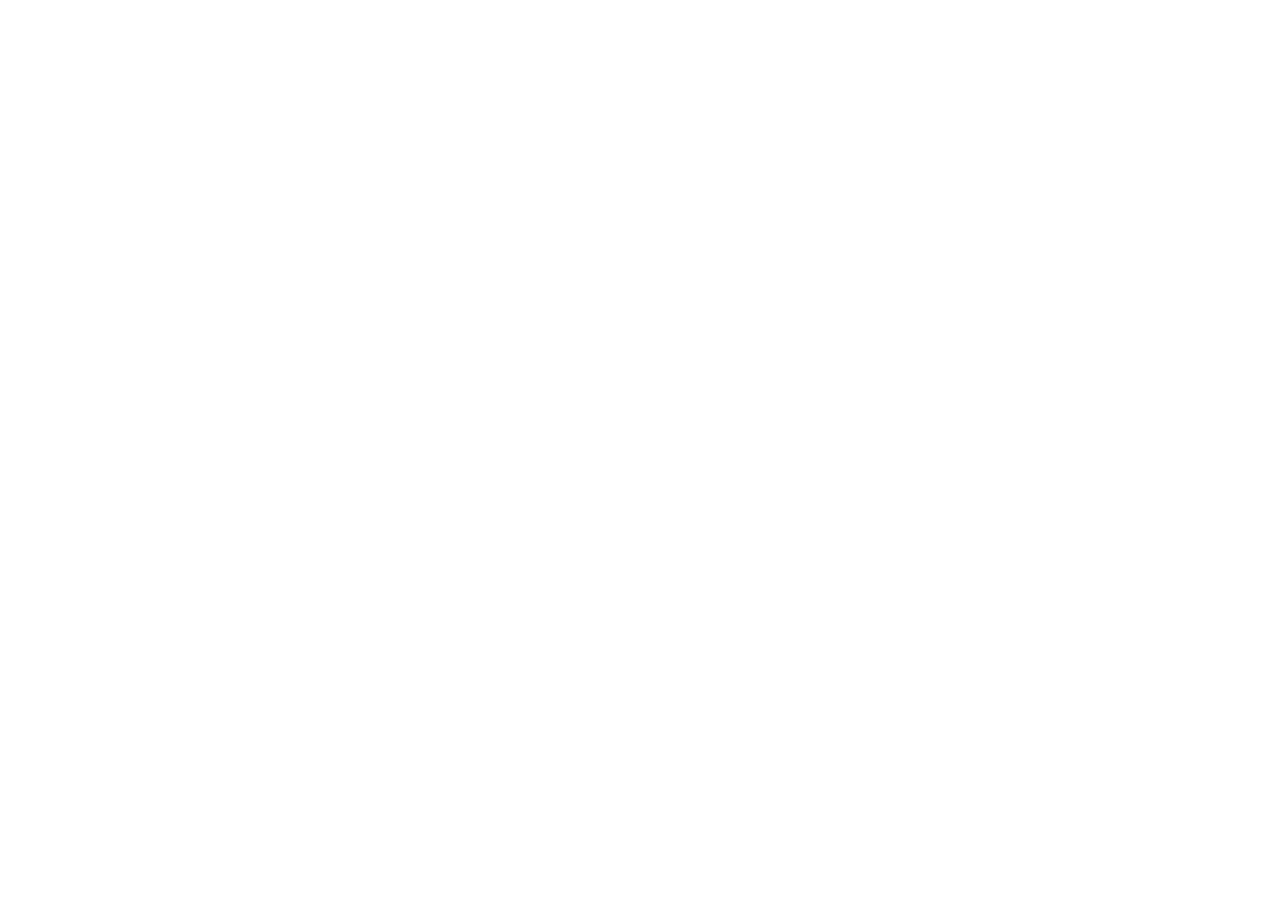
==== index.html @ 5e5a1209 "доделал" ====
<!DOCTYPE html>
<html lang="en">
<head>
    <meta charset="UTF-8">
    <meta name="viewport" content="width=device-width, initial-scale=1.0">
    <title>Document</title>
</head>
<body>
    
</body>
</html>
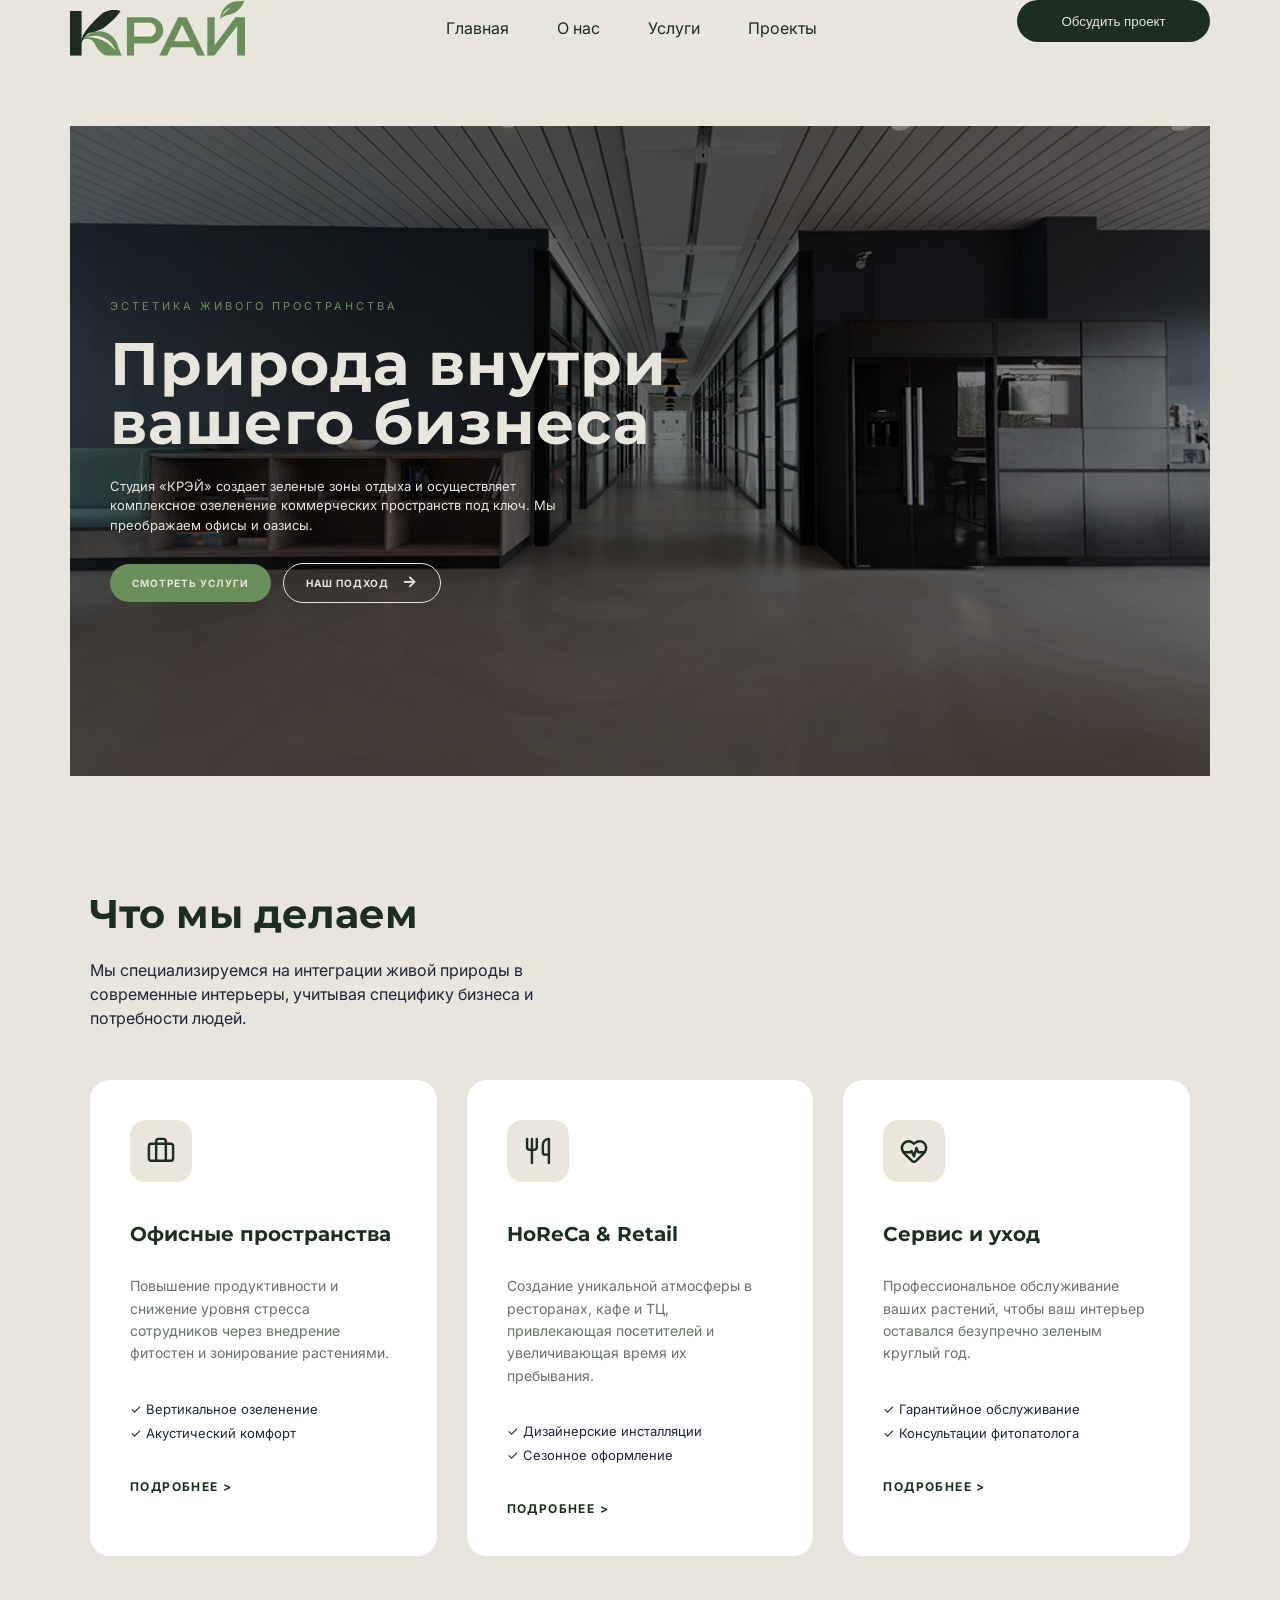
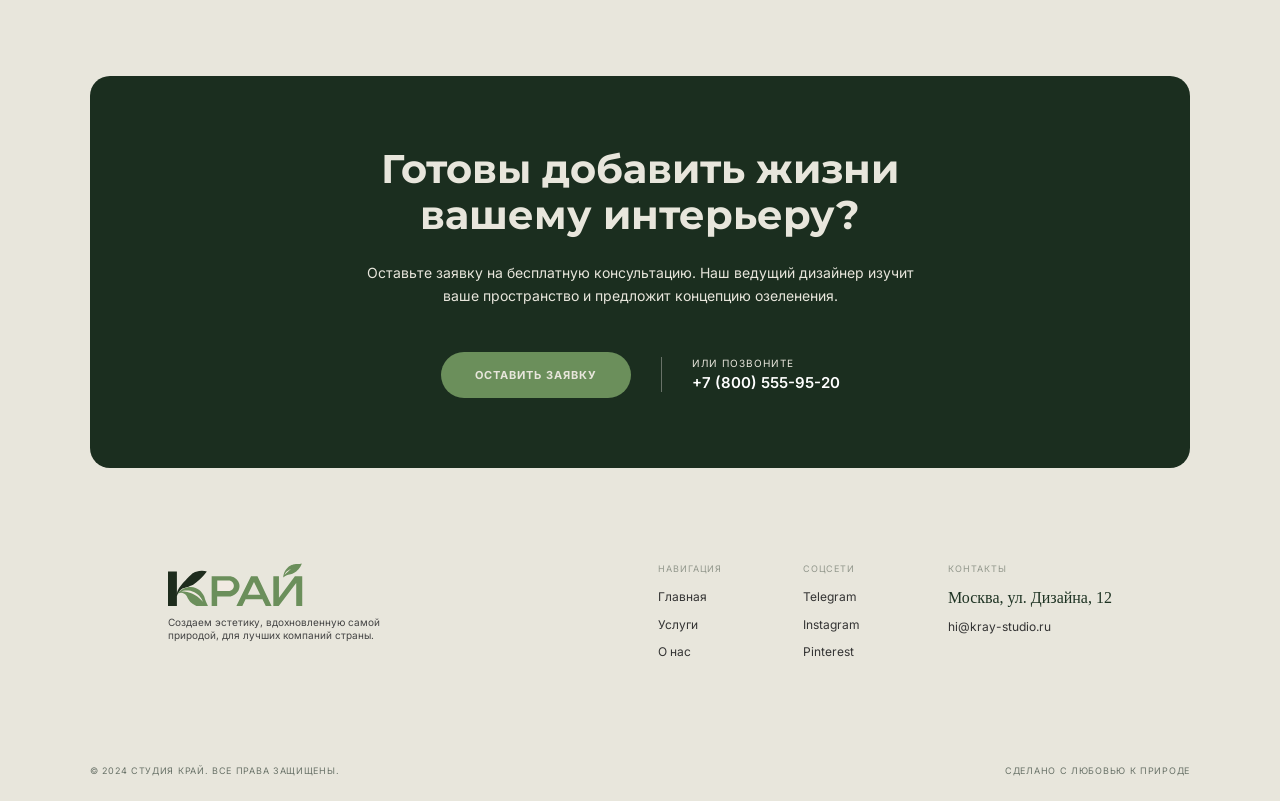
==== commit 81ada5d4: "доделал" ====
--- a/index.html
+++ b/index.html
@@ -1,11 +1,251 @@
 <!DOCTYPE html>
 <html lang="en">
+
 <head>
     <meta charset="UTF-8">
     <meta name="viewport" content="width=device-width, initial-scale=1.0">
     <title>Document</title>
+    <link rel="stylesheet" href="css/index.css">
 </head>
+
 <body>
-    
+    <header class="header">
+        <img src="svg/логотип_КРАЙ_2.svg" alt="">
+        <div class="header-center">
+            <a href="#">Главная</a>
+            <a href="about.html">О нас</a>
+            <a href="services.html">Услуги</a>
+            <a href="">Проекты</a>
+        </div>
+        <button class="header-button">
+            Обсудить проект
+        </button>
+        <button class="burger-button" id="burger-button" aria-label="Открыть меню">
+            <img class="burger-menu" src="svg/beurger-menu.svg" alt="">
+        </button>
+
+        <nav class="mobile-menu" id="mobile-menu">
+            <a href="index.html">Главная</a>
+            <a href="about.html">О нас</a>
+            <a href="services.html">Каталог</a>
+            <a href="">Проекты</a>
+        </nav>
+    </header>
+    <div class="content-wrapper">
+        <section class="hero">
+            <div class="hero-content">
+                <p class="hero-subtitle">ЭСТЕТИКА ЖИВОГО ПРОСТРАНСТВА</p>
+
+                <h1 class="hero-title">
+                    Природа внутри вашего бизнеса
+                </h1>
+
+                <p class="hero-description">
+                    Студия «КРЭЙ» создает зеленые зоны отдыха и осуществляет комплексное озеленение коммерческих пространств под ключ. Мы преображаем офисы и оазисы.
+                </p>
+
+                <div class="hero-buttons">
+                    <a href="services.html" class="hero-button hero-button-primary">
+                        Смотреть услуги
+                    </a>
+
+                    <a href="about.html" class="hero-button hero-button-secondary">
+                        Наш подход
+                        <span class="hero-arrow">→</span>
+                    </a>
+                </div>
+            </div>
+        </section>
+
+        <section class="services">
+            <div class="services-container">
+                <h2 class="services-title">Что мы делаем</h2>
+                <p class="services-subtitle">Мы специализируемся на интеграции живой природы в современные интерьеры, учитывая специфику бизнеса и потребности людей.</p>
+
+                <div class="services-grid">
+
+                    <div class="service-card">
+                        <img class="service-icon" src="svg/case.svg" alt="">
+                        <h3 class="service-name">Офисные пространства</h3>
+                        <p class="service-description">Повышение продуктивности и снижение уровня стресса сотрудников через внедрение фитостен и зонирование растениями.</p>
+                        <ul class="service-list">
+                            <li>✓  Вертикальное озеленение</li>
+                            <li>✓  Акустический комфорт</li>
+                        </ul>
+                        <a href="#" class="service-link">ПОДРОБНЕЕ ></a>
+                    </div>
+
+
+                    <div class="service-card">
+                        <img class="service-icon" src="svg/fork.svg" alt="">
+                        <h3 class="service-name">HoReCa & Retail</h3>
+                        <p class="service-description">Создание уникальной атмосферы в ресторанах, кафе и ТЦ, привлекающая посетителей и увеличивающая время их пребывания.</p>
+                        <ul class="service-list">
+                            <li>✓  Дизайнерские инсталляции</li>
+                            <li>✓  Сезонное оформление</li>
+                        </ul>
+                        <a href="#" class="service-link">ПОДРОБНЕЕ ></a>
+                    </div>
+
+
+                    <div class="service-card">
+                        <img class="service-icon" src="svg/heart.svg" alt="">
+                        <h3 class="service-name">Сервис и уход</h3>
+                        <p class="service-description">Профессиональное обслуживание ваших растений, чтобы ваш интерьер оставался безупречно зеленым круглый год.</p>
+                        <ul class="service-list">
+                            <li>✓  Гарантийное обслуживание</li>
+                            <li>✓  Консультации фитопатолога</li>
+                        </ul>
+                        <a href="#" class="service-link">ПОДРОБНЕЕ ></a>
+                    </div>
+                </div>
+            </div>
+        </section>
+        <section class="cta">
+  <div class="cta-container">
+    <h2 class="cta-title">
+      Готовы добавить жизни вашему интерьеру?
+    </h2>
+
+    <p class="cta-description">
+      Оставьте заявку на бесплатную консультацию. Наш ведущий дизайнер изучит ваше пространство и предложит концепцию озеленения.
+    </p>
+
+    <div class="cta-row">
+      <a href="#" class="cta-button">Оставить заявку</a>
+
+      <div class="cta-contacts">
+        <span class="cta-contacts-label">или позвоните</span>
+        <a href="" class="cta-phone">+7 (800) 555-95-20</a>
+      </div>
+    </div>
+  </div>
+</section>
+    </div>
+    <footer class="site-footer">
+        <div class="footer-inner">
+
+            <div class="footer-brand">
+                <img class="footer-logo" src="svg/логотип_КРАЙ_2.svg" alt="">
+                <p>
+                    Создаем эстетику, вдохновленную самой природой, для лучших компаний страны.
+                </p>
+            </div>
+
+            <div class="footer-column">
+                <p class="footer-heading">НАВИГАЦИЯ</p>
+                <a href="index.html">Главная</a>
+                <a href="services.html">Услуги</a>
+                <a href="about.html">О нас</a>
+            </div>
+
+            <div class="footer-column">
+                <p class="footer-heading">СОЦСЕТИ</p>
+                <a href="#">Telegram</a>
+                <a href="#">Instagram</a>
+                <a href="#">Pinterest</a>
+            </div>
+
+            <div class="footer-column">
+                <p class="footer-heading">КОНТАКТЫ</p>
+                <span>Москва, ул. Дизайна, 12</span>
+                <a href="mailto:hi@kray-studio.ru">hi@kray-studio.ru</a>
+            </div>
+
+            <div class="footer-bottom">
+                <p>© 2024 Студия КРАЙ. Все права защищены.</p>
+                <p>Сделано с любовью к природе</p>
+            </div>
+        </div>
+    </footer>
+<div id="modal-request" class="modal-overlay">
+  <div class="modal-window">
+    <button type="button" class="modal-close" id="modal-close" aria-label="Закрыть">
+      <img src="svg/Vector_(7).svg" alt="">
+    </button>
+
+    <h2 class="modal-heading">Оставить заявку</h2>
+    <p class="modal-subheading">
+      Расскажите немного о задаче — мы свяжемся с вами и обсудим детали проекта
+    </p>
+
+    <form class="modal-form" >
+      <div class="form-group">
+        <label class="form-label" >Ваше имя</label>
+        <input 
+          class="form-input" 
+          placeholder="Как к вам обращаться" 
+        >
+      </div>
+      <div class="form-group">
+        <label class="form-label" for="client-phone">Номер телефона</label>
+        <input 
+          class="form-input" 
+          placeholder="+7 (___) ___-__-__" 
+        >
+      </div>
+      <div class="form-group">
+        <label class="form-label" for="client-company">Название компании</label>
+        <input 
+          class="form-input" 
+          placeholder="Введите название компании"
+        >
+      </div>
+      <div class="form-group">
+        <label class="form-label" for="client-service">Что вас интересует?</label>
+        <div class="select-wrapper">
+          <select class="form-input form-select" id="client-service" required>
+            <option value="" disabled selected hidden>Выпадающий список</option>
+            <option value="office">Офисное озеленение</option>
+            <option value="horeca">HoReCa & Retail</option>
+            <option value="home">Частные интерьеры</option>
+            <option value="service">Сервис и уход</option>
+          </select>
+        </div>
+      </div>
+
+      <div class="form-bottom">
+        <button type="submit" class="form-submit-button">
+          Отправить заявку
+        </button>
+        <p class="form-privacy">
+          Нажимая на кнопку, вы соглашаетесь на обработку персональных данных
+        </p>
+      </div>
+    </form>
+  </div>
+</div>
+    <script>
+  const headerButtons = document.querySelectorAll('.header-button');
+  const requestModal = document.getElementById('modal-request');
+  const closeButton = document.getElementById('modal-close');
+  headerButtons.forEach(btn => {
+    btn.addEventListener('click', (e) => {
+      e.preventDefault();
+      requestModal.classList.add('is-active');
+      document.body.style.overflow = 'hidden'; 
+    });
+  });
+  function closeModal() {
+    requestModal.classList.remove('is-active');
+    document.body.style.overflow = '';
+  }
+  closeButton.addEventListener('click', closeModal);
+
+
+
+
+  const burger = document.querySelector('#burger-button');
+  const menu = document.querySelector('#mobile-menu');
+
+  burger.addEventListener('click', () => {
+    menu.classList.toggle('is-open');
+  });
+
+  menu.querySelectorAll('a').forEach(link => {
+    link.addEventListener('click', () => menu.classList.remove('is-open'));
+  });
+</script>
 </body>
+
 </html>
--- a/css/index.css
+++ b/css/index.css
@@ -0,0 +1,1028 @@
+@import url('./virables.css');
+@import url('https://fonts.googleapis.com/css2?family=Montserrat:wght@400;700&display=swap');
+@import url('https://fonts.googleapis.com/css2?family=Inter:wght@400;700&display=swap');
+
+body {
+    background-color: var(--bg-color);
+    padding: 0px var(--spacing-18);
+    margin: 0;
+}
+
+.header {
+    font-family: 'Inter', sans-serif;
+    display: flex;
+    justify-content: space-between;
+    padding-bottom: var(--spacing-18);
+    max-width: 1920px;
+        margin: 0 auto;
+
+}
+
+.header-center a:hover {
+    color: var(--accent-color);
+}
+
+.burger-menu {
+    display: none;
+}
+
+.header-center a {
+    color: var(--basis-color);
+
+}
+
+@media (max-width: 420px) {
+    body {
+        padding: 0 var(--spacing-10);
+    }
+
+    .header-center a {
+        display: none;
+    }
+
+    .header-button {
+        display: none;
+    }
+
+    .burger-menu {
+        display: block;
+    }
+}
+
+.header-button:hover {
+    background-color: var(--accent-color);
+    cursor: pointer;
+}
+
+.header-center {
+    display: flex;
+    align-items: center;
+    justify-content: space-between;
+    gap: 48px;
+}
+
+.header-button {
+    width: 193px;
+    height: 42px;
+    border-radius: var(--radius-full);
+    background-color: var(--basis-color);
+    color: var(--bg-color);
+    border: 0;
+    transition:
+        background-color 0.25s ease,
+        color 0.25s ease,
+        transform 0.25s ease;
+}
+
+.header-button:hover {
+    transform: translateY(-2px);
+}
+
+.content-wrapper {
+    max-width: 1920px;
+    margin: 0 auto;
+}
+
+h1 {
+    font-size: 80px;
+    color: var(--basis-color);
+    margin-bottom: 20px;
+    font-family: 'Montserrat', sans-serif;
+}
+
+h2 {
+    font-size: 32px;
+    margin-bottom: 20px;
+    font-family: 'Montserrat', sans-serif;
+}
+
+* {
+    box-sizing: border-box;
+}
+
+img {
+    display: block;
+    max-width: 100%;
+}
+
+h3 {
+    font-size: 20px;
+    font-family: 'Montserrat', sans-serif;
+}
+
+a {
+    text-decoration: none;
+}
+
+p {
+    font-family: 'Inter', sans-serif;
+}
+
+
+
+
+.hero {
+    position: relative;
+    min-height: 650px;
+    display: flex;
+    align-items: center;
+    overflow: hidden;
+    background-image: url("../img/bg-home.png");
+    background-position: center;
+    background-size: cover;
+    background-repeat: no-repeat;
+}
+
+
+
+.hero-content {
+    position: relative;
+    z-index: 1;
+    width: 100%;
+    max-width: 1920px;
+    margin: 0 auto;
+    padding: 80px 40px;
+
+}
+
+.hero-subtitle {
+    margin: 0 0 22px;
+    color: var(--accent-color);
+    font-size: 11px;
+    letter-spacing: 3px;
+    text-transform: uppercase;
+}
+
+.hero-title {
+    max-width: 650px;
+    margin: 0 0 24px;
+    font-size: 60px;
+    font-weight: 700;
+    line-height: 0.98;
+    letter-spacing: 1px;
+    color: var(--bg-color);
+}
+
+.hero-description {
+    max-width: 470px;
+    margin: 0 0 28px;
+    color: var(--bg-color);
+    font-size: 13px;
+    line-height: 1.5;
+    font-family: 'Inter', sans-serif;
+}
+
+.hero-buttons {
+    display: flex;
+    align-items: center;
+    gap: 12px;
+    font-family: 'Inter', sans-serif;
+}
+
+.hero-button {
+    min-width: 145px;
+    padding: 13px 22px;
+    border-radius: 30px;
+    font-size: 10px;
+    font-weight: 700;
+    letter-spacing: 1px;
+    text-align: center;
+    text-decoration: none;
+    text-transform: uppercase;
+    transition:
+        background-color 0.25s ease,
+        color 0.25s ease,
+        transform 0.25s ease;
+}
+
+.hero-button:hover {
+    transform: translateY(-2px);
+}
+
+.hero-button-primary {
+    color: var(--bg-color);
+    background-color: var(--accent-color);
+}
+
+.hero-button-primary:hover {
+    background-color: var(--accent-color);
+}
+
+.hero-button-secondary {
+    color: var(--bg-color);
+    border: 1px solid var(--bg-color);
+    background-color: transparent;
+}
+
+.hero-button-secondary:hover {
+    background-color: var(--accent-color);
+}
+
+.hero-arrow {
+    margin-left: 10px;
+    font-size: 16px;
+    line-height: 0;
+}
+
+@media (max-width: 402px) {
+    .hero {
+        min-height: 400px;
+        padding: 40 20px 0px 20px;
+        align-items: flex-start;
+
+    }
+
+
+
+    .hero-content {
+        padding: 80px 20px;
+    }
+
+    .hero-subtitle {
+        margin-bottom: 26px;
+        font-size: 9px;
+        letter-spacing: 2px;
+    }
+
+    .hero-title {
+        margin: 0 0 12px;
+        font-size: 28px;
+        line-height: 1.05;
+        letter-spacing: -1px;
+    }
+
+    .hero-description {
+        display: none;
+    }
+
+    .hero-buttons {
+        display: flex;
+        flex-direction: column;
+        gap: 24px;
+
+    }
+
+    .hero-button {
+        width: 100%;
+        max-width: 200px;
+        padding: 16px 22px;
+        font-size: 10px;
+    }
+
+    .hero-button-secondary {
+        padding-top: 15px;
+        padding-bottom: 15px;
+    }
+}
+
+
+
+
+.services {
+    padding: 80px 20px;
+    color: #1e2538;
+}
+
+.services-container {
+    max-width: 1920px;
+    margin: 0 auto;
+}
+
+.services-title {
+    font-size: 40px;
+    margin-bottom: 20px;
+    color: var(--basis-color);
+}
+
+.services-subtitle {
+    max-width: 500px;
+    margin-bottom: 50px;
+    line-height: 1.5;
+    font-family: 'Inter', sans-serif;
+}
+
+.services-grid {
+    display: grid;
+    grid-template-columns: repeat(3, 1fr);
+    gap: 30px;
+}
+
+.service-card {
+    background: var(--white-color);
+    padding: 40px;
+    border-radius: 20px;
+    display: flex;
+    flex-direction: column;
+    
+}
+
+.service-icon {
+    width: 62px;
+    height: 62px;
+    margin-bottom: 20px;
+}
+
+.service-name {
+    font-size: 20px;
+    color: var(--basis-color);
+    margin-bottom: 15px;
+}
+
+.service-description {
+    font-size: 14px;
+    line-height: 1.6;
+    margin-bottom: 20px;
+    color: var(--text-color);
+    font-family: 'Inter', sans-serif;
+}
+
+.service-list {
+    list-style: none;
+    padding: 0;
+    margin-bottom: 30px;
+
+}
+
+.service-list li {
+    font-size: 13px;
+    margin-bottom: 8px;
+    font-family: 'Inter', sans-serif;
+    position: relative;
+
+}
+
+
+
+.service-link {
+    font-size: 12px;
+    font-weight: bold;
+    text-decoration: none;
+    color: var(--basis-color);
+    font-family: 'Inter', sans-serif;
+    letter-spacing: 1.4px;
+}
+
+
+@media (max-width: 992px) {
+    .services-grid {
+        grid-template-columns: repeat(2, 1fr);
+    }
+}
+
+
+@media (max-width: 402px) {
+    .services-title {
+        font-size: 32px;
+    }
+
+    .services-grid {
+        grid-template-columns: 1fr;
+    }
+
+    .service-card {
+        padding: 25px;
+    }
+}
+
+
+.cta {
+    padding: 40px 20px;
+
+}
+
+.cta-container {
+    max-width: 1920px;
+    margin: 0 auto;
+    padding: 70px 60px;
+    border-radius: 20px;
+    background-color: var(--basis-color);
+    color: var(--bg-color);
+    text-align: center;
+}
+
+.cta-title {
+    max-width: 700px;
+    margin: 0 auto 24px;
+    font-size: 40px;
+    font-weight: 700;
+    line-height: 1.15;
+}
+
+.cta-description {
+    max-width: 560px;
+    margin: 0 auto 45px;
+    font-size: 14px;
+    line-height: 1.6;
+    color: var(--bg-color);
+    font-family: 'Inter', sans-serif;
+}
+
+.cta-row {
+    display: flex;
+    align-items: center;
+    justify-content: center;
+    gap: 30px;
+}
+
+.cta-button {
+    padding: 16px 34px;
+    border-radius: 30px;
+    background-color: var(--accent-color);
+    color: var(--bg-color);
+    font-size: 11px;
+    font-family: 'Inter', sans-serif;
+    font-weight: 700;
+    letter-spacing: 1px;
+    text-transform: uppercase;
+    text-decoration: none;
+    transition: background-color 0.25s ease, transform 0.25s ease;
+}
+
+.cta-button:hover {
+    transform: translateY(-2px);
+}
+
+.cta-contacts {
+    display: flex;
+    flex-direction: column;
+    align-items: flex-start;
+    padding-left: 30px;
+    border-left: 1px solid var(--text-color);
+}
+
+.cta-contacts-label {
+    margin-bottom: 4px;
+    font-family: 'Inter', sans-serif;
+    font-size: 10px;
+    letter-spacing: 1px;
+    text-transform: uppercase;
+    color: rgba(255, 255, 255, 0.6);
+    color: var(--bg-color);
+}
+
+.cta-phone {
+    font-size: 15px;
+    color: var(--bg-color);
+    font-weight: 600;
+    font-family: 'Inter', sans-serif;
+    color: #ffffff;
+    text-decoration: none;
+    transition: color 0.25s ease;
+}
+
+.cta-phone:hover {
+    color: #739b65;
+}
+
+
+@media (max-width: 992px) {
+    .cta-container {
+        padding: 60px 40px;
+    }
+
+    .cta-title {
+        font-size: 32px;
+    }
+}
+
+
+@media (max-width: 500px) {
+    .cta-container {
+        padding: 50px 25px;
+        border-radius: 16px;
+    }
+
+    .cta-title {
+        font-size: 26px;
+    }
+
+    .cta-description {
+        margin-bottom: 35px;
+        font-size: 13px;
+    }
+
+    .cta-row {
+        flex-direction: column;
+        gap: 25px;
+    }
+
+    .cta-contacts {
+        padding-left: 0;
+        border-left: none;
+        align-items: center;
+    }
+
+    .cta-button {
+        width: 100%;
+        max-width: 280px;
+    }
+}
+
+
+
+
+
+
+
+
+
+.modal-overlay {
+  display: none; 
+  position: fixed;
+  top: 0; left: 0;
+  width: 100%; height: 100%;
+  background: rgba(0, 0, 0, 0.6);
+  z-index: 10000;
+  justify-content: center;
+  align-items: center;
+  opacity: 0;
+  transition: opacity 0.3s ease;
+}
+
+.modal-overlay.active {
+  display: flex;
+  opacity: 1;
+}
+
+.modal-content {
+  background: var(--bg-color);
+  padding: 40px;
+  border-radius: 20px;
+  max-width: 400px;
+  width: 90%;
+  position: relative;
+  text-align: center;
+}
+
+.close-btn {
+  position: absolute; top: 15px; right: 20px;
+  background: none; border: none; font-size: 30px; cursor: pointer;
+}
+
+
+
+
+
+
+
+
+
+
+
+
+.modal-overlay {
+  position: fixed;
+  background-color: rgba(0, 0, 0, 0.45);
+  font-family: 'Montserrat', sans-serif;
+  display: flex;
+  align-items: center;
+  justify-content: center;
+  padding: 20px;
+  opacity: 0;
+  visibility: hidden;
+  transition: opacity 0.25s ease, visibility 0.25s ease;
+}
+
+.modal-overlay.is-active {
+  opacity: 1;
+  visibility: visible;
+}
+
+
+.modal-window {
+  position: relative;
+  width: 100%;
+  max-width: 580px;
+  background-color: var(--bg-color); 
+  border-radius: 12px;
+  padding: 44px 50px 36px;
+  box-shadow: 0 20px 45px rgba(0, 0, 0, 0.15);
+  transform: translateY(15px);
+  transition: transform 0.25s ease;
+  max-height: 94vh;
+  overflow-y: auto;
+}
+
+
+
+
+.modal-close {
+  position: absolute;
+  top: 24px;
+  right: 28px;
+  background: none;
+  border: none;
+  cursor: pointer;
+  padding: 4px;
+  color: #1e2538;
+  display: flex;
+  align-items: center;
+  justify-content: center;
+
+}
+
+.modal-heading {
+  margin: 0 0 14px;
+  font-size: 26px;
+  font-weight: 700;
+  color: var(--basis-color);
+  text-align: center;
+
+}
+
+.modal-subheading {
+  margin: 0 auto 34px;
+  max-width: 410px;
+  font-size: 13px;
+  line-height: 1.45;
+  color: var(--text-color);
+  text-align: center;
+}
+
+.modal-form {
+  display: flex;
+  flex-direction: column;
+  gap: 20px;
+}
+
+.form-group {
+  display: flex;
+  flex-direction: column;
+  align-items: flex-start;
+  width: 100%;
+}
+
+.form-label {
+  font-size: 12.5px;
+  color: var(--text-color);
+  margin-bottom: 8px;
+  font-weight: 500;
+}
+
+.form-input {
+  width: 100%;
+  height: 48px;
+  padding: 0 18px;
+  background-color: transparent;
+  border: 1px solid var(--black-color);
+  border-radius: 9px;
+  font-size: 14px;
+  color: #1e2538;
+  outline: none;
+  transition: border-color 0.2s ease, background-color 0.2s ease;
+}
+
+
+
+
+
+.select-wrapper {
+  position: relative;
+  width: 100%;
+}
+
+.form-select {
+  appearance: none;
+  cursor: pointer;
+  padding-right: 40px;
+}
+
+
+
+
+.form-bottom {
+  display: flex;
+  flex-direction: column;
+  align-items: center;
+  margin-top: 10px;
+}
+
+.form-submit-button {
+  background-color: var(--basis-color); 
+  color: #ffffff;
+  border: none;
+  border-radius: 9px;
+  padding: 14px 44px;
+  font-size: 14px;
+  font-weight: 600;
+  cursor: pointer;
+  transition: background-color 0.2s ease, transform 0.15s ease;
+}
+
+.form-submit-button:hover {
+  background-color: var(--basis-color);
+  transform: translateY(-1px);
+}
+
+.form-submit-button:active {
+  transform: translateY(0);
+}
+
+.form-privacy {
+  margin: 16px 0 0;
+  font-size: 10.5px;
+  color: var(--additional-color);
+  text-align: center;
+}
+
+@media (max-width: 768px) {
+  .modal-window {
+    max-width: 500px;
+    padding: 36px 36px 28px;
+  }
+
+  .modal-heading {
+    font-size: 23px;
+  }
+
+  .modal-subheading {
+    margin-bottom: 26px;
+    font-size: 12.5px;
+  }
+
+  .form-input {
+    height: 44px;
+    font-size: 13.5px;
+  }
+}
+
+@media (max-width: 480px) {
+  .modal-overlay {
+    padding: 12px;
+  }
+
+  .modal-window {
+    padding: 30px 20px 24px;
+    border-radius: 10px;
+  }
+
+  .modal-close {
+    top: 16px;
+    right: 16px;
+  }
+
+  .modal-heading {
+    font-size: 20px;
+  }
+
+  .modal-subheading {
+    font-size: 12px;
+    margin-bottom: 20px;
+  }
+  l-form {
+    gap: 15px;
+  }
+
+  .form-label {
+    font-size: 12px;
+    margin-bottom: 6px;
+  }
+
+  .form-input {
+    height: 42px;
+    padding: 0 14px;
+    font-size: 13px;
+  }
+
+  .form-submit-button {
+    width: 100%;
+    padding: 13px 20px;
+  }
+
+  .form-privacy {
+    font-size: 10px;
+    line-height: 1.35;
+  }
+}
+
+
+
+
+
+
+
+
+
+
+
+
+
+.site-footer {
+    color: var(--basis-color);
+    width: 100%;
+    color: var(--color-dark, #1e3323);
+    padding: 55px 20px 25px;
+}
+
+.footer-inner {
+    max-width: 1920px;
+    min-height: 190px;
+    margin: 0 auto;
+
+    display: flex;
+    flex-wrap: wrap;
+    align-items: flex-start;
+    gap: 70px;
+    justify-content: center;
+    position: relative;
+}
+
+.footer-brand {
+    width: 420px;
+}
+
+.footer-logo {
+    max-width: 135px;
+    max-height: 43px;
+    margin-bottom: 5px;
+    font-weight: bold;
+    text-decoration: none;
+}
+
+.footer-brand p {
+    max-width: 250px;
+    font-size: 10px;
+    line-height: 1.35;
+    color: #444;
+}
+
+.footer-column {
+    display: flex;
+    flex-direction: column;
+    gap: 12px;
+    min-width: 75px;
+}
+
+.footer-column a {
+    font-size: 12px;
+    font-family: 'Inter', sans-serif;
+}
+
+.footer-heading {
+    margin: 0 0 3px;
+    color: #92978c;
+    font-size: 9px;
+    letter-spacing: 1px;
+}
+
+.footer-column a,
+.footer-column p:not(.footer-heading) {
+    margin: 0;
+    color: #333;
+    font-size: 12px;
+    line-height: 1.3;
+    text-decoration: none;
+}
+
+.footer-column a:hover {
+    color: var(--accent-color);
+}
+
+.footer-bottom {
+    width: 100%;
+    margin-top: auto;
+    padding-top: 35px;
+
+    display: flex;
+    justify-content: space-between;
+    gap: 20px;
+
+    color: var(--text-color);
+    font-size: 9px;
+    text-transform: uppercase;
+    letter-spacing: 0.7px;
+}
+
+.footer-bottom p {
+    margin: 0;
+}
+
+
+
+@media (max-width: 1024px) {
+    .footer-inner {
+        gap: 40px;
+    }
+
+    .footer-brand {
+        width: 330px;
+    }
+}
+
+
+
+@media (max-width: 402px) {
+    .site-footer {
+        padding: 40px 16px 30px;
+    }
+
+    .footer-inner {
+        flex-direction: column;
+        align-items: flex-start;
+        gap: 0;
+    }
+
+    .footer-brand {
+        width: 100%;
+        margin-bottom: 28px;
+    }
+
+    .footer-logo {
+        max-width: 100px;
+        max-height: 30px;
+    }
+
+    .footer-brand p {
+        max-width: 100%;
+        font-size: 11px;
+        line-height: 1.45;
+        color: #4a4f45;
+    }
+
+    .footer-column {
+        width: 100%;
+        margin-bottom: 26px;
+        gap: 10px;
+    }
+
+    .footer-heading {
+        font-size: 9.5px;
+        letter-spacing: 1.2px;
+        margin-bottom: 6px;
+        color: #92978c;
+    }
+
+    .footer-column a,
+    .footer-column p:not(.footer-heading) {
+        font-size: 12px;
+        line-height: 1.4;
+        color: #2b3127;
+    }
+
+    .footer-bottom {
+        width: 100%;
+        margin-top: 15px;
+        padding-top: 25px;
+        flex-direction: column;
+        align-items: center;
+        text-align: center;
+    }
+
+    .footer-bottom p {
+        font-size: 7px;
+        letter-spacing: 0.8px;
+        color: #60665a;
+    }
+}
+
+
+
+
+
+.burger-button,
+.mobile-menu {
+  display: none;
+}
+
+/* Бургер и меню появляются при ширине 402 px и меньше */
+@media (max-width: 402px) {
+  .burger-button {
+    display: block;
+    border: 0;
+    padding: 8px;
+    background: none;
+    cursor: pointer;
+  }
+
+  .burger-menu {
+    display: block;
+    width: 28px;
+    height: 28px;
+  }
+
+  .mobile-menu.is-open {
+    position: absolute;
+    top: 100%;
+    right: 0;
+    z-index: 10;
+    display: flex;
+    flex-direction: column;
+    gap: 18px;
+    width: min(260px, 100vw);
+    padding: 24px;
+    background: var(--basis-color);
+    border-radius: 0 0 12px 12px;
+  }
+
+  .mobile-menu a {
+    color: var(--white-color);
+    font-size: 18px;
+    text-decoration: none;
+  }
+}
+
+
+
+header {
+  position: relative;
+}
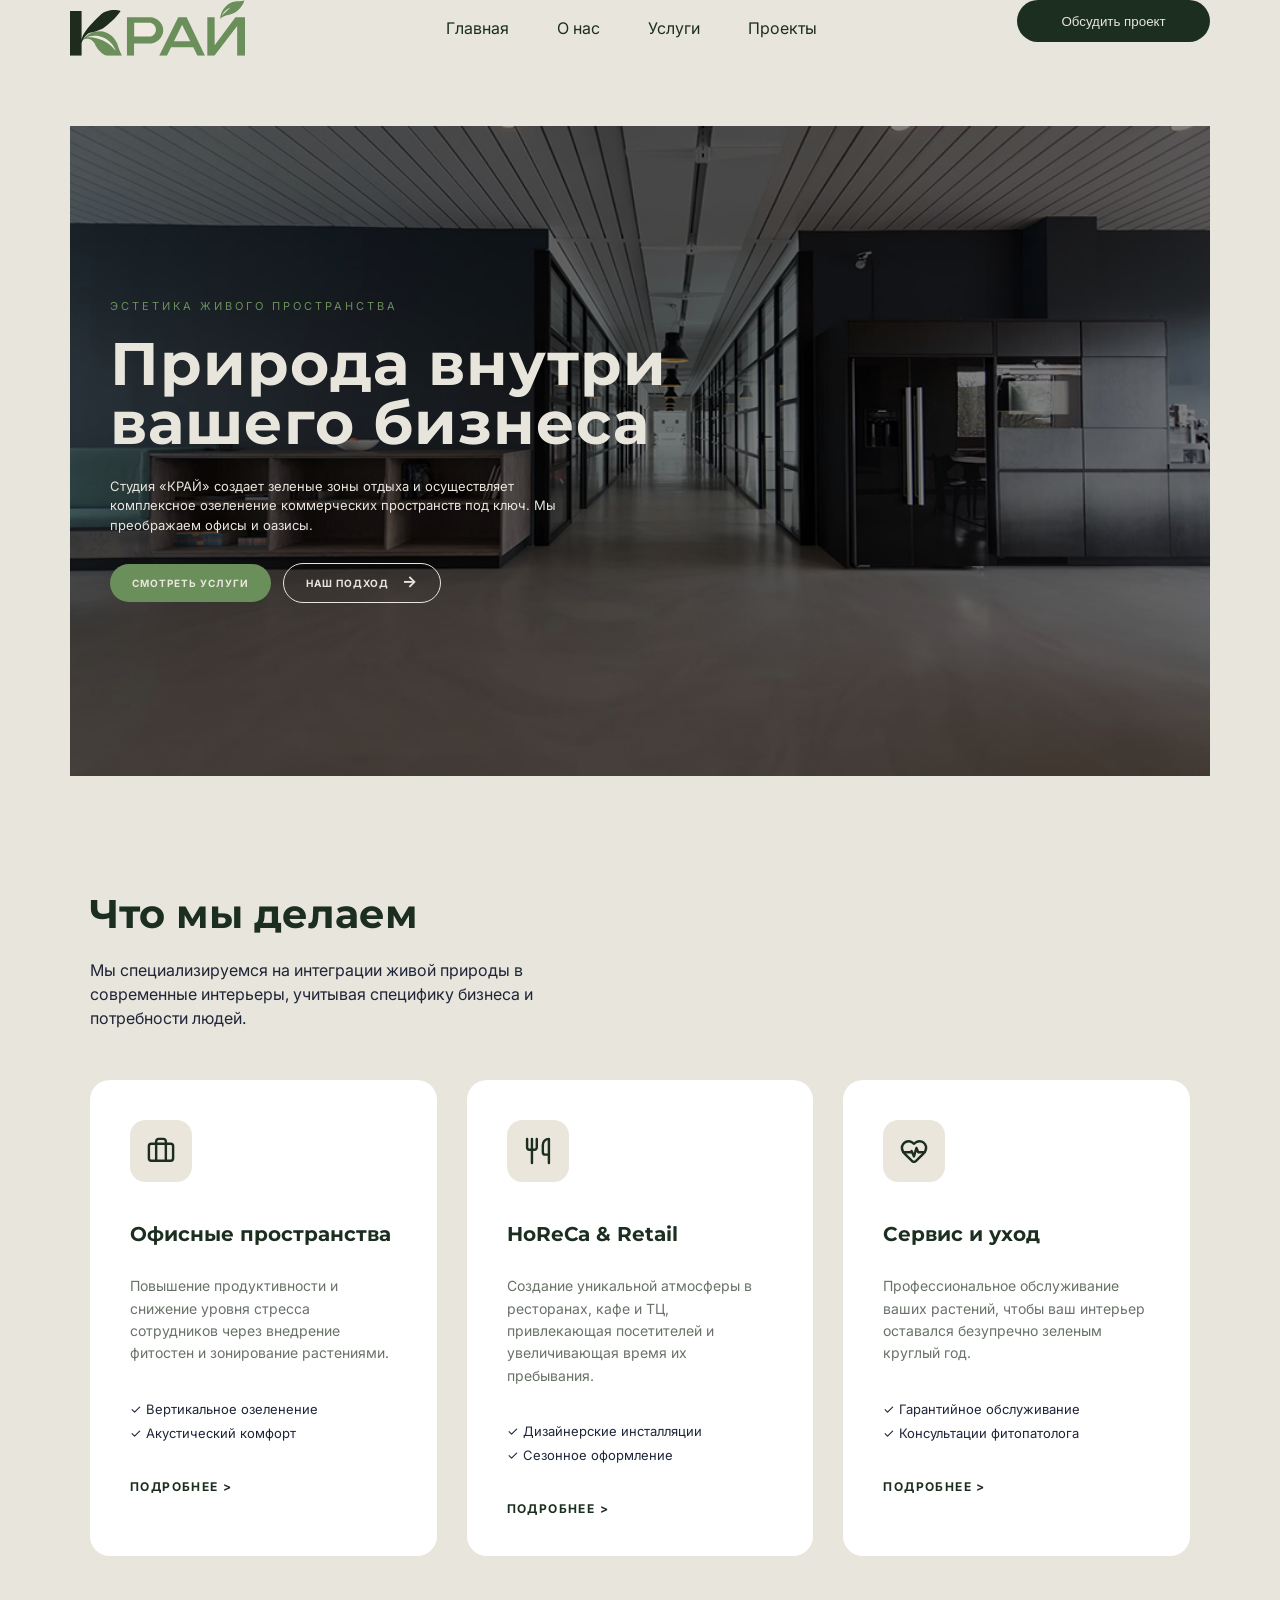
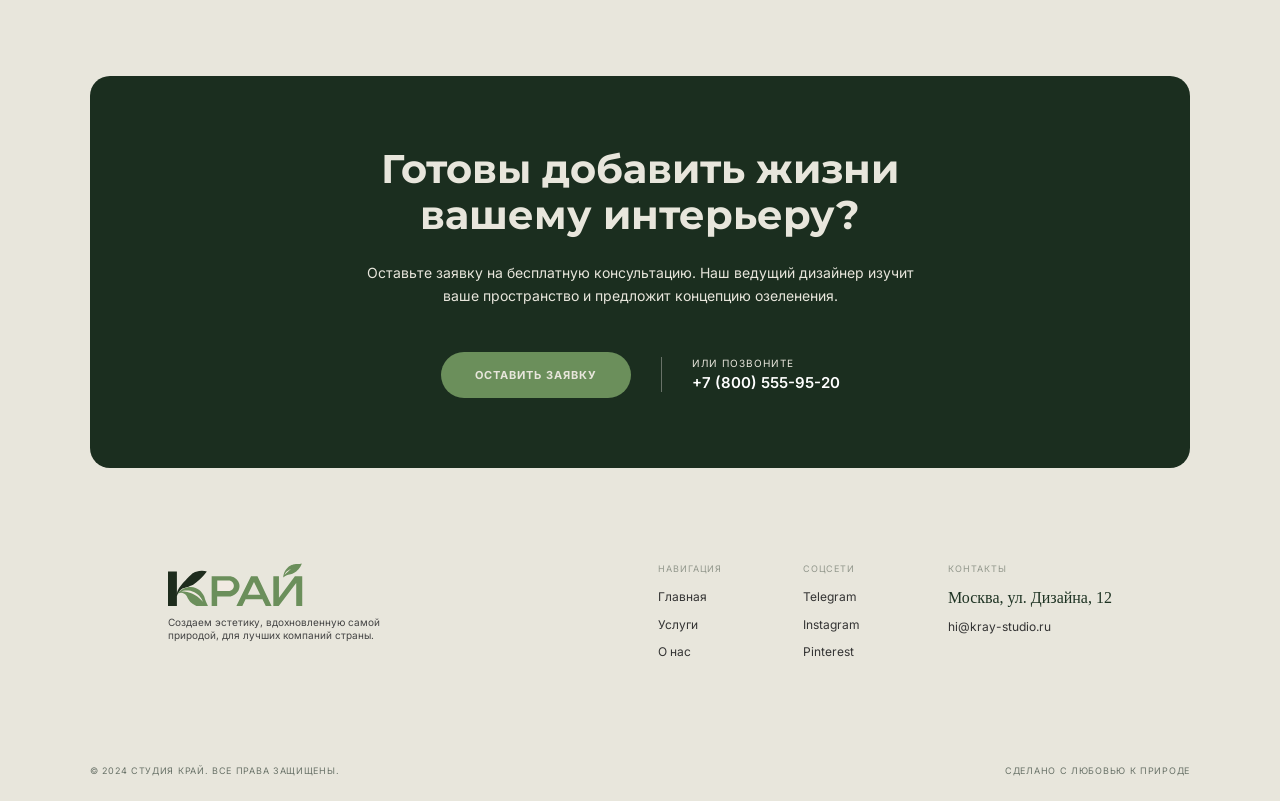
==== commit 9fed8f5d: "Обновление" ====
--- a/index.html
+++ b/index.html
@@ -41,7 +41,7 @@
                 </h1>
 
                 <p class="hero-description">
-                    Студия «КРЭЙ» создает зеленые зоны отдыха и осуществляет комплексное озеленение коммерческих пространств под ключ. Мы преображаем офисы и оазисы.
+                    Студия «КРАЙ» создает зеленые зоны отдыха и осуществляет комплексное озеленение коммерческих пространств под ключ. Мы преображаем офисы и оазисы.
                 </p>
 
                 <div class="hero-buttons">
